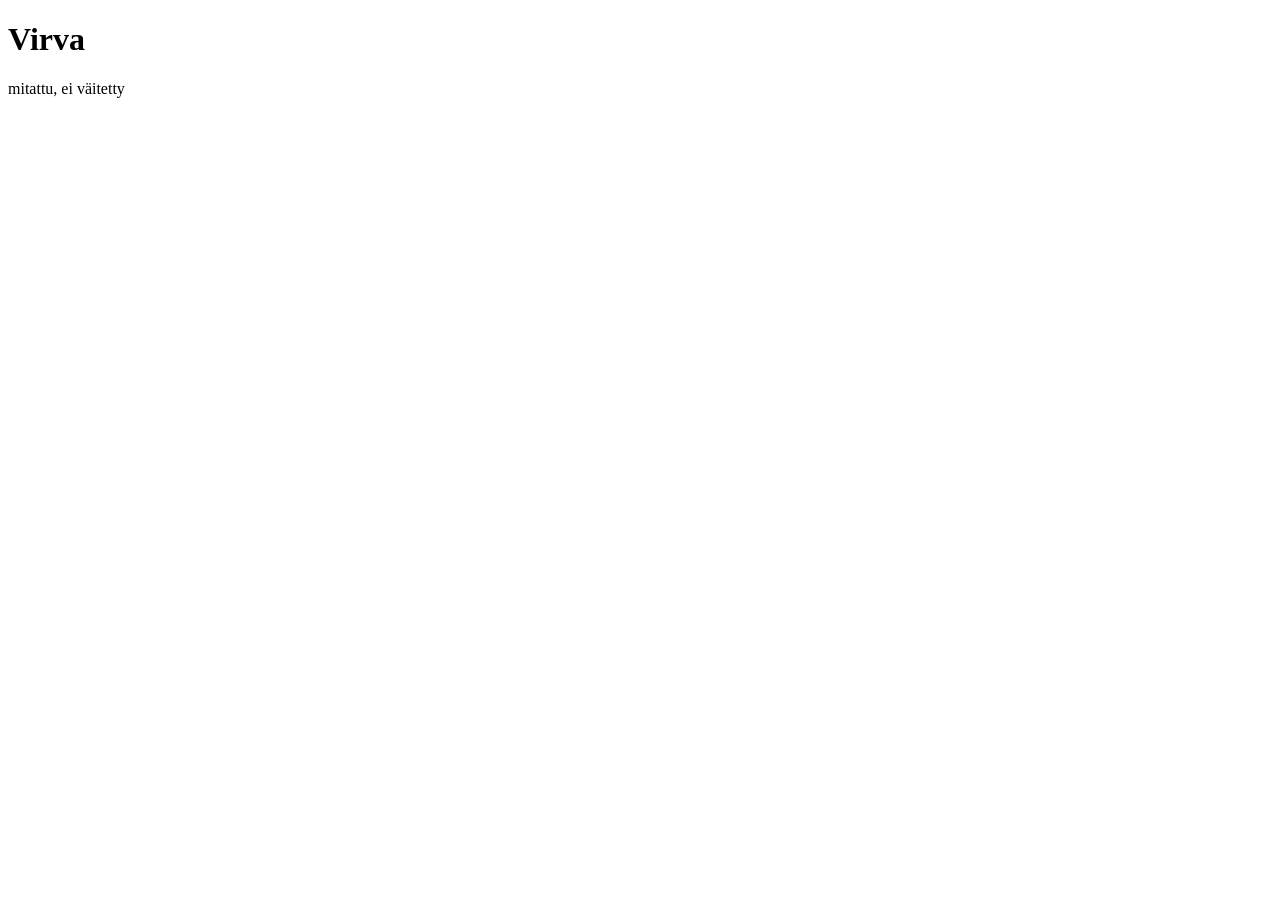
==== index.html @ 3fd347c2 "Hello Virva" ====
<!DOCTYPE html>
<html lang="fi">
<head>
  <meta charset="utf-8">
  <meta name="viewport" content="width=device-width, initial-scale=1">
  <title>Virva</title>
</head>
<body>
  <h1>Virva</h1>
  <p>mitattu, ei väitetty</p>
</body>
</html>
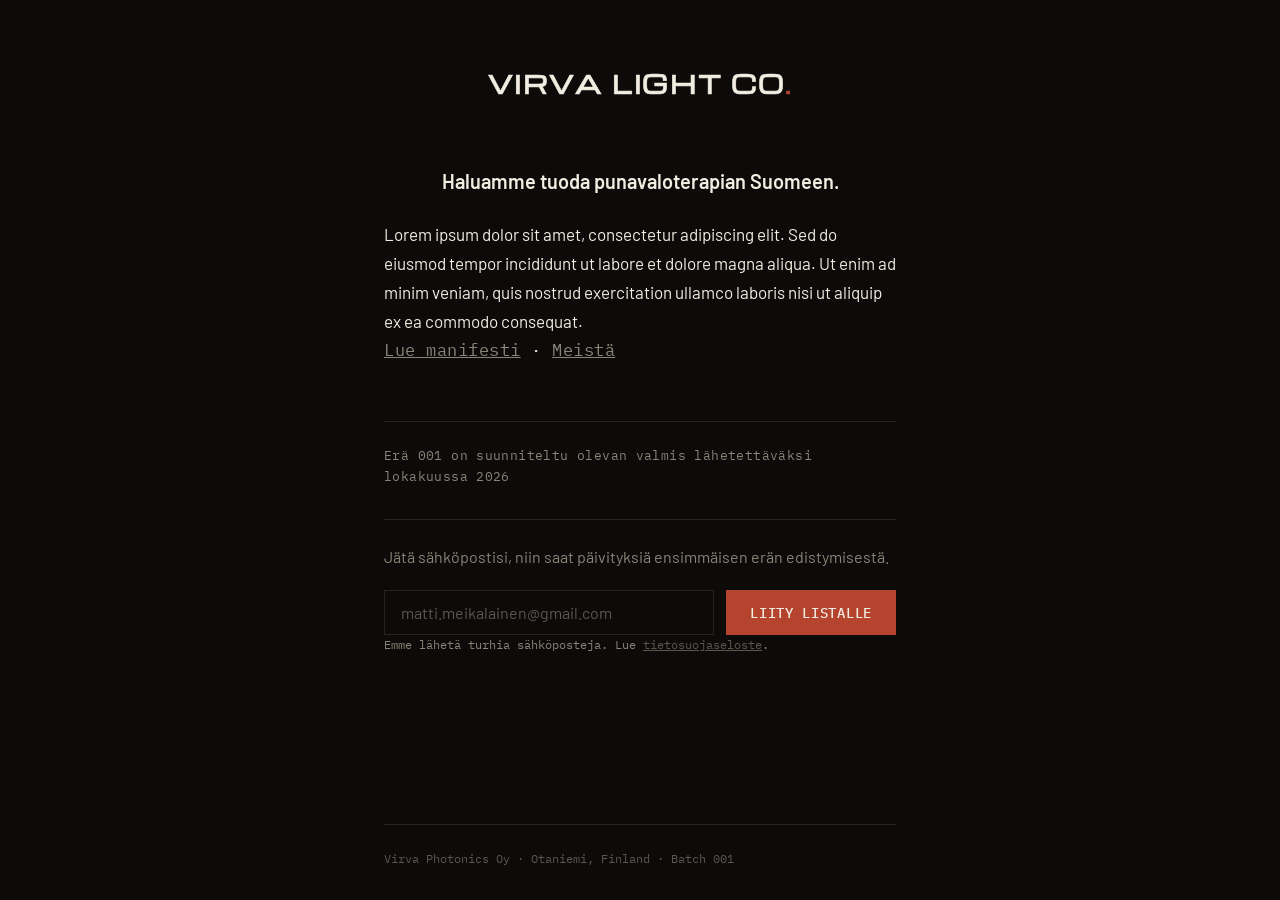
==== commit 79648c72: "update one, placeholder site" ====
--- a/index.html
+++ b/index.html
@@ -3,10 +3,52 @@
 <head>
   <meta charset="utf-8">
   <meta name="viewport" content="width=device-width, initial-scale=1">
-  <title>Virva</title>
+  <title>Virva Light Co.</title>
+  <meta name="description" content="Virva Light Co. — valaisimia ja valohoitolaitteita, jotka tuovat auringon mitattavat ominaisuudet sisälle.">
+
+  <link rel="preconnect" href="https://fonts.googleapis.com">
+  <link rel="preconnect" href="https://fonts.gstatic.com" crossorigin>
+  <link href="https://fonts.googleapis.com/css2?family=Michroma&family=IBM+Plex+Mono:wght@400;500&family=Barlow:wght@400;500;600&display=swap" rel="stylesheet">
+
+  <link rel="stylesheet" href="./style.css">
 </head>
 <body>
-  <h1>Virva</h1>
-  <p>mitattu, ei väitetty</p>
+  <header class="lockup">
+    <!-- Emblem slot: Brocken spectre SVG (rough silhouette, precise glory rings) arrives later. Do not improvise a placeholder graphic here. -->
+    <h1 class="lockup__full">Virva Light Co<span class="red">.</span></h1>
+  </header>
+
+  <main>
+    <p class="tagline">Haluamme tuoda punavaloterapian Suomeen.</p>
+
+    <section class="creed">
+      <!-- Placeholder copy only — restore approved creed text before launch. -->
+      <p>
+        Lorem ipsum dolor sit amet, consectetur adipiscing elit. Sed do eiusmod tempor
+        incididunt ut labore et dolore magna aliqua. Ut enim ad minim veniam, quis
+        nostrud exercitation ullamco laboris nisi ut aliquip ex ea commodo consequat.
+      </p>
+      <p class="manifesto-link"><a href="./manifesto.html">Lue manifesti</a> · <a href="./meista.html">Meistä</a></p>
+    </section>
+
+    <p class="spec-tease">Erä 001 on suunniteltu olevan valmis lähetettäväksi lokakuussa 2026</p>
+
+    <section class="waitlist">
+      <p>Jätä sähköpostisi, niin saat päivityksiä ensimmäisen erän edistymisestä.</p>
+
+      <!-- TODO: replace action with the Brevo (EU) form endpoint / list ID once created. -->
+      <form class="waitlist__form" action="#" method="post">
+        <label for="email" class="visually-hidden">Sähköposti</label>
+        <input type="email" id="email" name="email" placeholder="matti.meikalainen@gmail.com" required>
+        <button type="submit">Liity listalle</button>
+      </form>
+
+      <p class="consent">Emme lähetä turhia sähköposteja. Lue <a href="./tietosuoja.html">tietosuojaseloste</a>.</p>
+    </section>
+  </main>
+
+  <footer class="site-footer">
+    <span>Virva Photonics Oy · Otaniemi, Finland · Batch 001</span>
+  </footer>
 </body>
-</html>+</html>
--- a/style.css
+++ b/style.css
@@ -0,0 +1,249 @@
+:root {
+  --black: #0c0b0a;   /* page background — near-black, warm */
+  --ink:   #f2ede1;   /* primary text — warm white, never #fff */
+  --dim:   #8a8478;   /* secondary text */
+  --faint: #5c574e;   /* tertiary, captions */
+  --rule:  #262420;   /* hairline borders */
+  --red:   #b5442f;   /* 660 nm accent — the ONLY non-neutral on the site */
+  --font-display: 'Michroma', sans-serif;      /* wordmark, headings, model names */
+  --font-mono: 'IBM Plex Mono', monospace;     /* data, serials, spec lines, footer */
+  --font-prose: 'Barlow', sans-serif;          /* body copy */
+}
+
+* {
+  box-sizing: border-box;
+}
+
+html {
+  background: var(--black);
+}
+
+body {
+  margin: 0;
+  padding: 0 1.25rem;
+  background: var(--black);
+  color: var(--ink);
+  font-family: var(--font-prose);
+  font-weight: 400;
+  font-size: 16px;
+  line-height: 1.6;
+  display: flex;
+  flex-direction: column;
+  min-height: 100vh;
+}
+
+a {
+  color: var(--ink);
+}
+
+a:focus-visible,
+input:focus-visible,
+button:focus-visible {
+  outline: 2px solid var(--red);
+  outline-offset: 3px;
+}
+
+.visually-hidden {
+  position: absolute;
+  width: 1px;
+  height: 1px;
+  overflow: hidden;
+  clip: rect(0 0 0 0);
+  white-space: nowrap;
+}
+
+.red {
+  color: var(--red);
+}
+
+/* Lockup */
+
+.lockup {
+  padding: 4rem 0 2.5rem;
+  text-align: center;
+}
+
+.lockup__full {
+  margin: 0;
+  font-family: var(--font-display);
+  font-weight: bold;
+  -webkit-text-stroke: 0.6px currentColor;
+  text-transform: uppercase;
+  font-size: 1.5rem;
+  letter-spacing: 0.08em;
+  color: var(--ink);
+}
+
+/* Main content */
+
+main {
+  flex: 1;
+  max-width: 32rem;
+  margin: 0 auto;
+  width: 100%;
+}
+
+.tagline {
+  margin: 0;
+  padding-top: 1.5rem;
+  font-family: var(--font-prose);
+  font-weight: 600;
+  font-size: 1.25rem;
+  line-height: 1.5;
+  text-align: center;
+}
+
+.creed {
+  padding: 1.5rem 0;
+}
+
+.creed p {
+  margin: 0;
+  font-size: 1.0625rem;
+  line-height: 1.7;
+}
+
+.manifesto-link {
+  font-family: var(--font-mono);
+  font-size: 0.8125rem;
+  letter-spacing: 0.03em;
+  margin: 1.25rem 0 0;
+}
+
+.manifesto-link a {
+  color: var(--dim);
+}
+
+.manifesto-link a:hover,
+.manifesto-link a:focus-visible {
+  color: var(--ink);
+}
+
+.spec-tease {
+  font-family: var(--font-mono);
+  font-size: 0.8125rem;
+  letter-spacing: 0.03em;
+  color: var(--dim);
+  margin: 2rem 0;
+  padding-top: 1.5rem;
+  border-top: 1px solid var(--rule);
+}
+
+/* Waitlist */
+
+.waitlist {
+  padding: 1.5rem 0 2.5rem;
+  border-top: 1px solid var(--rule);
+}
+
+.waitlist h2 {
+  font-family: var(--font-prose);
+  font-weight: 400;
+  font-size: 1.125rem;
+  margin: 0 0 0.75rem;
+}
+
+.waitlist > p {
+  margin: 0 0 1.25rem;
+  color: var(--dim);
+}
+
+.waitlist__form {
+  display: flex;
+  gap: 0.75rem;
+  flex-wrap: wrap;
+}
+
+.waitlist__form input {
+  flex: 1 1 14rem;
+  background: transparent;
+  border: 1px solid var(--rule);
+  color: var(--ink);
+  font-family: var(--font-prose);
+  font-size: 1rem;
+  padding: 0.75rem 1rem;
+}
+
+.waitlist__form input::placeholder {
+  color: var(--faint);
+}
+
+.waitlist__form button {
+  background: var(--red);
+  color: var(--ink);
+  border: none;
+  font-family: var(--font-mono);
+  font-weight: 500;
+  text-transform: uppercase;
+  letter-spacing: 0.05em;
+  font-size: 0.875rem;
+  padding: 0.75rem 1.5rem;
+  cursor: pointer;
+}
+
+.consent {
+  font-family: var(--font-mono);
+  font-size: 0.75rem;
+  color: var(--faint);
+  margin: 1rem 0 0;
+}
+
+.consent a {
+  color: var(--faint);
+}
+
+/* Manifesto page */
+
+.page {
+  flex: 1;
+  max-width: 32rem;
+  margin: 0 auto;
+  width: 100%;
+  padding: 4rem 0 2.5rem;
+}
+
+.back-link {
+  display: inline-block;
+  font-family: var(--font-mono);
+  font-size: 0.75rem;
+  letter-spacing: 0.03em;
+  color: var(--dim);
+  margin-bottom: 2.5rem;
+}
+
+.back-link:hover,
+.back-link:focus-visible {
+  color: var(--ink);
+}
+
+.page h1 {
+  font-family: var(--font-display);
+  font-weight: 400;
+  text-transform: uppercase;
+  font-size: 1.375rem;
+  letter-spacing: 0.1em;
+  margin: 0 0 1.5rem;
+}
+
+.page p {
+  margin: 0 0 1.25rem;
+  font-size: 1.0625rem;
+  line-height: 1.7;
+}
+
+/* Footer */
+
+.site-footer {
+  display: flex;
+  justify-content: space-between;
+  gap: 1rem;
+  flex-wrap: wrap;
+  max-width: 32rem;
+  margin: 0 auto;
+  width: 100%;
+  padding: 1.5rem 0 2rem;
+  border-top: 1px solid var(--rule);
+  font-family: var(--font-mono);
+  font-size: 0.75rem;
+  color: var(--faint);
+}
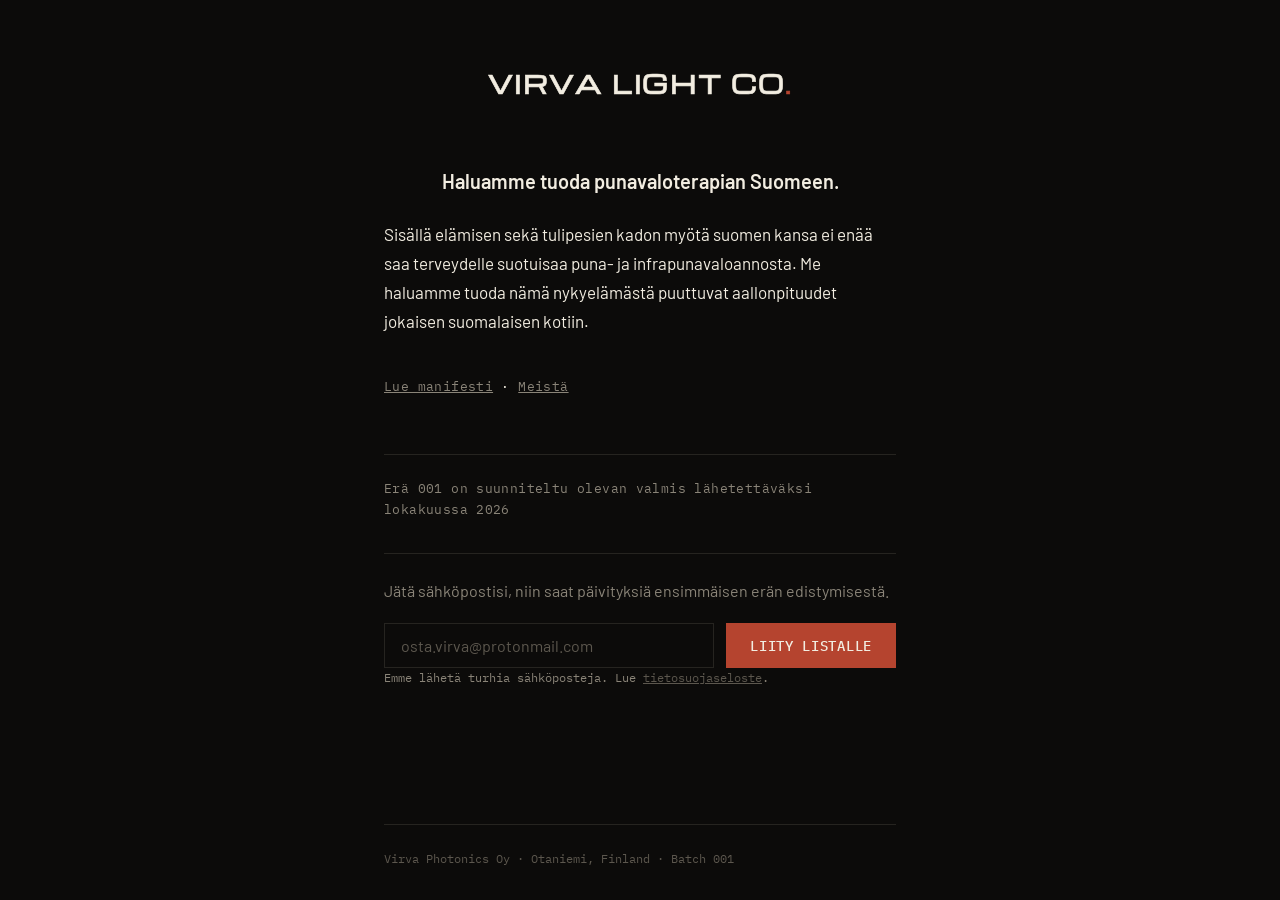
==== commit 8932df2c: "example message: Add CLAUDE.md and page structure" ====
--- a/index.html
+++ b/index.html
@@ -22,11 +22,10 @@
     <p class="tagline">Haluamme tuoda punavaloterapian Suomeen.</p>
 
     <section class="creed">
-      <!-- Placeholder copy only — restore approved creed text before launch. -->
       <p>
-        Lorem ipsum dolor sit amet, consectetur adipiscing elit. Sed do eiusmod tempor
-        incididunt ut labore et dolore magna aliqua. Ut enim ad minim veniam, quis
-        nostrud exercitation ullamco laboris nisi ut aliquip ex ea commodo consequat.
+        Sisällä elämisen sekä tulipesien kadon myötä suomen kansa ei enää saa
+        terveydelle suotuisaa puna- ja infrapunavaloannosta. Me haluamme tuoda
+        nämä nykyelämästä puuttuvat aallonpituudet jokaisen suomalaisen kotiin.
       </p>
       <p class="manifesto-link"><a href="./manifesto.html">Lue manifesti</a> · <a href="./meista.html">Meistä</a></p>
     </section>
@@ -36,10 +35,12 @@
     <section class="waitlist">
       <p>Jätä sähköpostisi, niin saat päivityksiä ensimmäisen erän edistymisestä.</p>
 
-      <!-- TODO: replace action with the Brevo (EU) form endpoint / list ID once created. -->
-      <form class="waitlist__form" action="#" method="post">
+      <form class="waitlist__form" method="post"
+            action="https://assets.mailerlite.com/jsonp/2534885/forms/194073840324708017/subscribe">
         <label for="email" class="visually-hidden">Sähköposti</label>
-        <input type="email" id="email" name="email" placeholder="matti.meikalainen@gmail.com" required>
+        <input type="email" id="email" name="fields[email]" placeholder="osta.virva@protonmail.com" required autocomplete="email">
+        <input type="hidden" name="ml-submit" value="1">
+        <input type="hidden" name="anticsrf" value="true">
         <button type="submit">Liity listalle</button>
       </form>
 
--- a/style.css
+++ b/style.css
@@ -103,11 +103,11 @@
   line-height: 1.7;
 }
 
-.manifesto-link {
+.creed p.manifesto-link {
   font-family: var(--font-mono);
   font-size: 0.8125rem;
   letter-spacing: 0.03em;
-  margin: 1.25rem 0 0;
+  margin: 2.5rem 0 0;
 }
 
 .manifesto-link a {
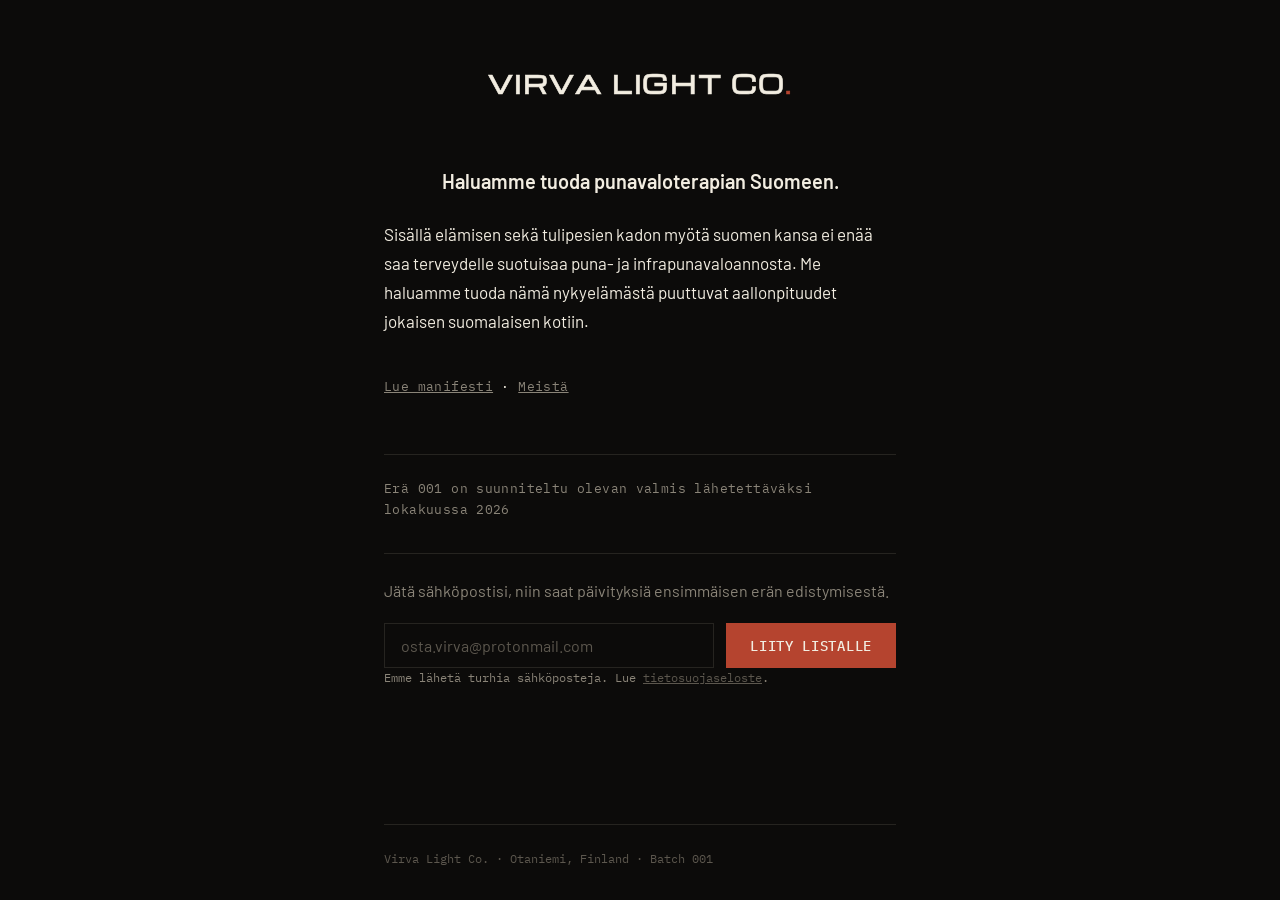
==== commit e4394fd3: "example message" ====
--- a/index.html
+++ b/index.html
@@ -49,7 +49,7 @@
   </main>
 
   <footer class="site-footer">
-    <span>Virva Photonics Oy · Otaniemi, Finland · Batch 001</span>
+    <span>Virva Light Co. · Otaniemi, Finland · Batch 001</span>
   </footer>
 </body>
 </html>
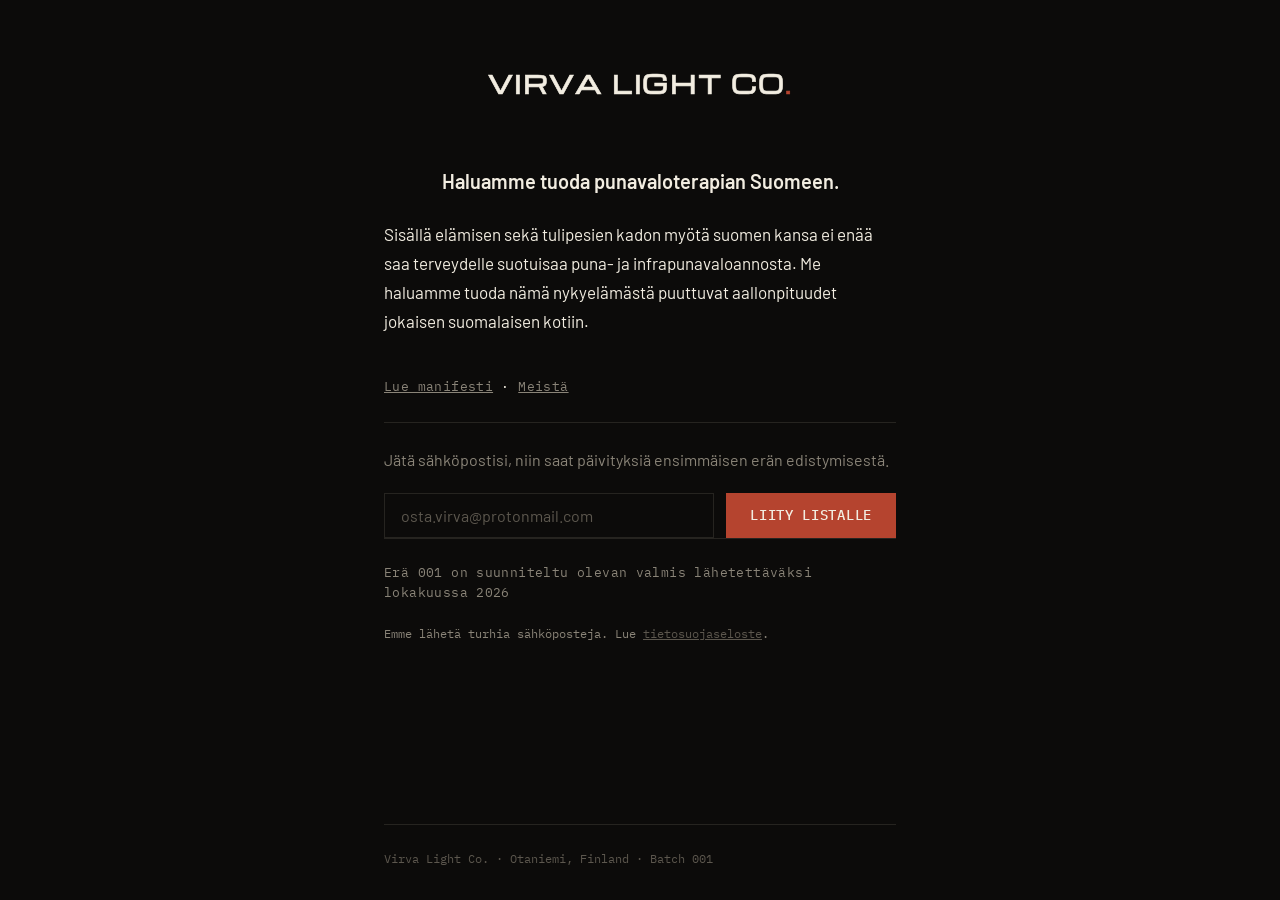
==== commit 1d7795a2: "example message" ====
--- a/index.html
+++ b/index.html
@@ -30,12 +30,10 @@
       <p class="manifesto-link"><a href="./manifesto.html">Lue manifesti</a> · <a href="./meista.html">Meistä</a></p>
     </section>
 
-    <p class="spec-tease">Erä 001 on suunniteltu olevan valmis lähetettäväksi lokakuussa 2026</p>
-
     <section class="waitlist">
       <p>Jätä sähköpostisi, niin saat päivityksiä ensimmäisen erän edistymisestä.</p>
 
-      <form class="waitlist__form" method="post"
+      <form class="waitlist__form" method="post" target="ml-response" id="waitlist-form"
             action="https://assets.mailerlite.com/jsonp/2534885/forms/194073840324708017/subscribe">
         <label for="email" class="visually-hidden">Sähköposti</label>
         <input type="email" id="email" name="fields[email]" placeholder="osta.virva@protonmail.com" required autocomplete="email">
@@ -44,8 +42,36 @@
         <button type="submit">Liity listalle</button>
       </form>
 
-      <p class="consent">Emme lähetä turhia sähköposteja. Lue <a href="./tietosuoja.html">tietosuojaseloste</a>.</p>
+      <p class="spec-tease">Erä 001 on suunniteltu olevan valmis lähetettäväksi lokakuussa 2026</p>
+
+      <p class="consent" id="waitlist-consent">Emme lähetä turhia sähköposteja. Lue <a href="./tietosuoja.html">tietosuojaseloste</a>.</p>
+
+      <p class="waitlist__success" id="waitlist-success" hidden>Olet nyt listallamme.</p>
+
+      <!-- Hidden target so the MailerLite POST doesn't navigate the page away. -->
+      <iframe name="ml-response" id="ml-response" title="Liittymisen vahvistus" hidden></iframe>
     </section>
+
+    <script>
+      (function () {
+        var form = document.getElementById('waitlist-form');
+        var consent = document.getElementById('waitlist-consent');
+        var success = document.getElementById('waitlist-success');
+        var frame = document.getElementById('ml-response');
+        var submitted = false;
+
+        form.addEventListener('submit', function () {
+          submitted = true;
+        });
+
+        frame.addEventListener('load', function () {
+          if (!submitted) return;
+          form.hidden = true;
+          consent.hidden = true;
+          success.hidden = false;
+        });
+      })();
+    </script>
   </main>
 
   <footer class="site-footer">
--- a/style.css
+++ b/style.css
@@ -192,6 +192,15 @@
   color: var(--faint);
 }
 
+.waitlist__success {
+  font-family: var(--font-mono);
+  font-size: 0.875rem;
+  color: var(--ink);
+  margin: 1rem 0 0;
+  padding: 0.75rem 1rem;
+  border: 1px solid var(--rule);
+}
+
 /* Manifesto page */
 
 .page {
@@ -229,6 +238,31 @@
   margin: 0 0 1.25rem;
   font-size: 1.0625rem;
   line-height: 1.7;
+}
+
+.page .meta {
+  font-family: var(--font-mono);
+  font-size: 0.75rem;
+  color: var(--faint);
+  margin: -1rem 0 2rem;
+}
+
+.page h2 {
+  font-family: var(--font-prose);
+  font-weight: 600;
+  font-size: 1.0625rem;
+  margin: 2rem 0 0.75rem;
+}
+
+.page ul {
+  margin: 0 0 1.25rem;
+  padding-left: 1.25rem;
+  font-size: 1.0625rem;
+  line-height: 1.7;
+}
+
+.page li {
+  margin: 0 0 0.25rem;
 }
 
 /* Footer */
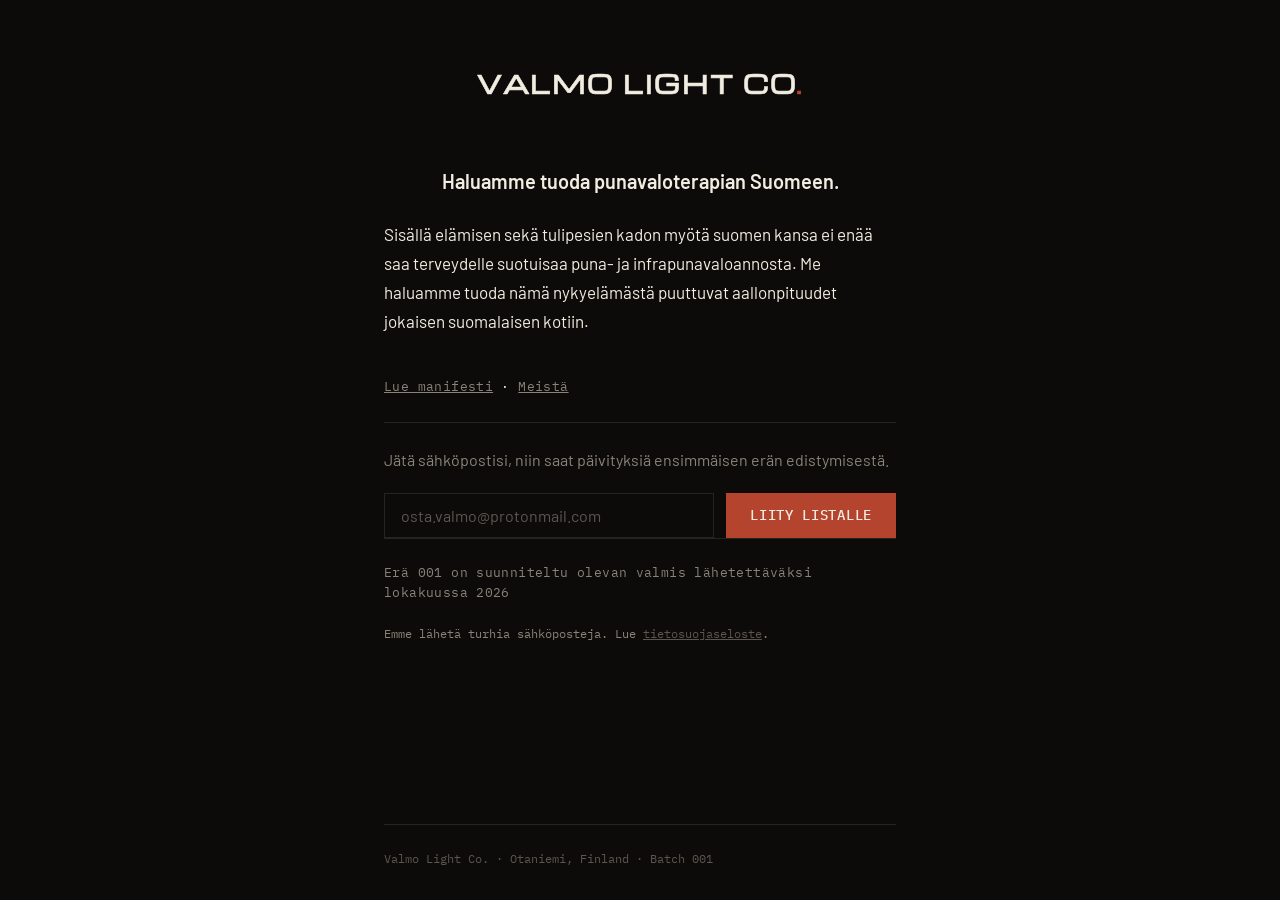
==== commit 5fd97308: "Rename brand from Virva to Valmo across site and docs Project renamed to Valmo. Updates titles, meta" ====
--- a/index.html
+++ b/index.html
@@ -3,8 +3,8 @@
 <head>
   <meta charset="utf-8">
   <meta name="viewport" content="width=device-width, initial-scale=1">
-  <title>Virva Light Co.</title>
-  <meta name="description" content="Virva Light Co. — valaisimia ja valohoitolaitteita, jotka tuovat auringon mitattavat ominaisuudet sisälle.">
+  <title>Valmo Light Co.</title>
+  <meta name="description" content="Valmo Light Co. — valaisimia ja valohoitolaitteita, jotka tuovat auringon mitattavat ominaisuudet sisälle.">
 
   <link rel="preconnect" href="https://fonts.googleapis.com">
   <link rel="preconnect" href="https://fonts.gstatic.com" crossorigin>
@@ -15,7 +15,7 @@
 <body>
   <header class="lockup">
     <!-- Emblem slot: Brocken spectre SVG (rough silhouette, precise glory rings) arrives later. Do not improvise a placeholder graphic here. -->
-    <h1 class="lockup__full">Virva Light Co<span class="red">.</span></h1>
+    <h1 class="lockup__full">Valmo Light Co<span class="red">.</span></h1>
   </header>
 
   <main>
@@ -36,7 +36,7 @@
       <form class="waitlist__form" method="post" target="ml-response" id="waitlist-form"
             action="https://assets.mailerlite.com/jsonp/2534885/forms/194073840324708017/subscribe">
         <label for="email" class="visually-hidden">Sähköposti</label>
-        <input type="email" id="email" name="fields[email]" placeholder="osta.virva@protonmail.com" required autocomplete="email">
+        <input type="email" id="email" name="fields[email]" placeholder="osta.valmo@protonmail.com" required autocomplete="email">
         <input type="hidden" name="ml-submit" value="1">
         <input type="hidden" name="anticsrf" value="true">
         <button type="submit">Liity listalle</button>
@@ -75,7 +75,7 @@
   </main>
 
   <footer class="site-footer">
-    <span>Virva Light Co. · Otaniemi, Finland · Batch 001</span>
+    <span>Valmo Light Co. · Otaniemi, Finland · Batch 001</span>
   </footer>
 </body>
 </html>
